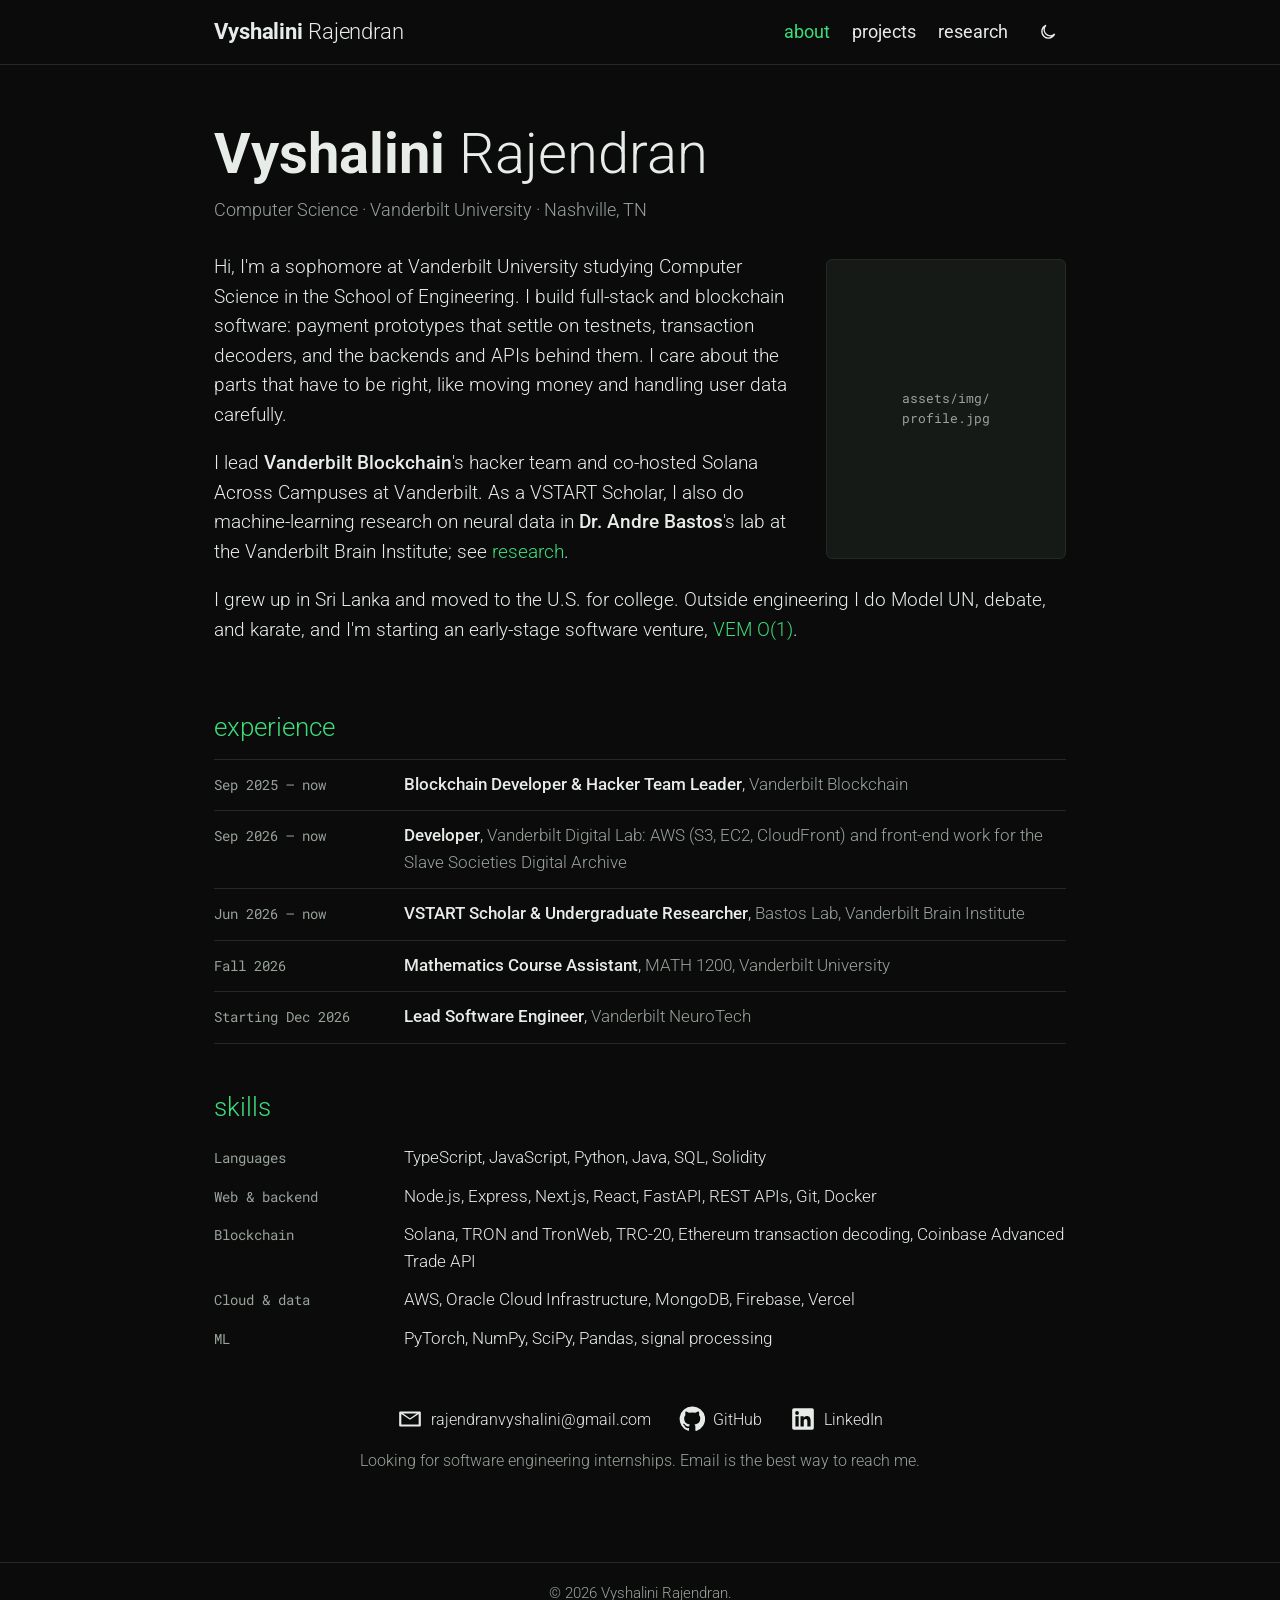
==== index.html @ ce7a6e42 "Personal website: about, projects and research pages Co-Authored-By: Claude Opus 5.5 <noreply@anthro" ====
<!doctype html>
<html lang="en">
<head>
  <meta charset="utf-8">
  <meta name="viewport" content="width=device-width, initial-scale=1">
  <title>Vyshalini Rajendran</title>
  <meta name="description" content="Vyshalini Rajendran: Computer Science at Vanderbilt. Full-stack and blockchain software, and machine-learning research on neural data.">
  <meta property="og:title" content="Vyshalini Rajendran">
  <meta property="og:description" content="Computer Science at Vanderbilt. Full-stack and blockchain software, and machine-learning research on neural data.">
  <meta property="og:type" content="website">
  <meta property="og:url" content="https://vysha-exe.github.io/vyshalini-website/">
  <link rel="icon" href="data:image/svg+xml,%3Csvg xmlns='http://www.w3.org/2000/svg' viewBox='0 0 64 64'%3E%3Crect width='64' height='64' rx='14' fill='%230a0b0a'/%3E%3Ctext x='32' y='42' font-family='Arial,sans-serif' font-weight='700' font-size='26' text-anchor='middle' fill='%233ddc7a'%3EVR%3C/text%3E%3C/svg%3E">
  <link rel="preconnect" href="https://fonts.googleapis.com">
  <link rel="preconnect" href="https://fonts.gstatic.com" crossorigin>
  <link href="https://fonts.googleapis.com/css2?family=Roboto:wght@300;400;500;700&family=Roboto+Mono:wght@400;500&display=swap" rel="stylesheet">
  <link rel="stylesheet" href="styles.css">
  <script>try { if (localStorage.getItem('theme') === 'light') document.documentElement.dataset.theme = 'light'; } catch (e) {}</script>
</head>
<body>
  <a class="skip" href="#main">Skip to content</a>
  <header class="nav">
    <div class="wrap nav-inner">
      <a class="brand" href="./"><strong>Vyshalini</strong> Rajendran</a>
      <nav aria-label="Main">
        <button class="menu-btn" aria-expanded="false" aria-controls="nav-links">menu</button>
        <ul id="nav-links">
          <li><a href="./" aria-current="page">about</a></li>
          <li><a href="projects/">projects</a></li>
          <li><a href="research/">research</a></li>
        </ul>
      </nav>
      <button class="theme-btn" type="button" aria-label="Switch color theme">
        <svg class="i-sun" viewBox="0 0 24 24" aria-hidden="true"><circle cx="12" cy="12" r="4.5"/><path d="M12 2v2.5M12 19.5V22M2 12h2.5M19.5 12H22M4.9 4.9l1.8 1.8M17.3 17.3l1.8 1.8M4.9 19.1l1.8-1.8M17.3 6.7l1.8-1.8"/></svg>
        <svg class="i-moon" viewBox="0 0 24 24" aria-hidden="true"><path d="M20 14.5A8 8 0 1 1 9.5 4a6.5 6.5 0 0 0 10.5 10.5z"/></svg>
      </button>
    </div>
  </header>

  <main id="main" class="wrap page">
    <h1 class="page-title"><strong>Vyshalini</strong> Rajendran</h1>
    <p class="page-desc">Computer Science · Vanderbilt University · Nashville, TN</p>

    <figure class="profile">
      <div class="frame">
        <img src="assets/img/profile.jpg" alt="Photo of Vyshalini Rajendran" width="480" height="600">
        <span class="ph" aria-hidden="true">assets/img/<br>profile.jpg</span>
      </div>
    </figure>

    <div class="bio">
      <p>Hi, I'm a sophomore at Vanderbilt University studying Computer Science in the School of Engineering. I build full-stack and blockchain software: payment prototypes that settle on testnets, transaction decoders, and the backends and APIs behind them. I care about the parts that have to be right, like moving money and handling user data carefully.</p>
      <p>I lead <strong>Vanderbilt Blockchain</strong>'s hacker team and co-hosted Solana Across Campuses at Vanderbilt. As a VSTART Scholar, I also do machine-learning research on neural data in <strong>Dr. Andre Bastos</strong>'s lab at the Vanderbilt Brain Institute; see <a href="research/">research</a>.</p>
      <p>I grew up in Sri Lanka and moved to the U.S. for college. Outside engineering I do Model UN, debate, and karate, and I'm starting an early-stage software venture, <a href="https://vemo1.com">VEM O(1)</a>.</p>
    </div>
    <div class="clear"></div>

    <h2 class="section-title">experience</h2>
    <ul class="table">
      <li><span class="date">Sep 2025 – now</span><span><span class="role">Blockchain Developer &amp; Hacker Team Leader</span>, <span class="org">Vanderbilt Blockchain</span></span></li>
      <li><span class="date">Sep 2026 – now</span><span><span class="role">Developer</span>, <span class="org">Vanderbilt Digital Lab: AWS (S3, EC2, CloudFront) and front-end work for the Slave Societies Digital Archive</span></span></li>
      <li><span class="date">Jun 2026 – now</span><span><span class="role">VSTART Scholar &amp; Undergraduate Researcher</span>, <span class="org">Bastos Lab, Vanderbilt Brain Institute</span></span></li>
      <li><span class="date">Fall 2026</span><span><span class="role">Mathematics Course Assistant</span>, <span class="org">MATH 1200, Vanderbilt University</span></span></li>
      <li><span class="date">Starting Dec 2026</span><span><span class="role">Lead Software Engineer</span>, <span class="org">Vanderbilt NeuroTech</span></span></li>
    </ul>

    <h2 class="section-title">skills</h2>
    <ul class="skills">
      <li><span class="k">Languages</span><span>TypeScript, JavaScript, Python, Java, SQL, Solidity</span></li>
      <li><span class="k">Web &amp; backend</span><span>Node.js, Express, Next.js, React, FastAPI, REST APIs, Git, Docker</span></li>
      <li><span class="k">Blockchain</span><span>Solana, TRON and TronWeb, TRC-20, Ethereum transaction decoding, Coinbase Advanced Trade API</span></li>
      <li><span class="k">Cloud &amp; data</span><span>AWS, Oracle Cloud Infrastructure, MongoDB, Firebase, Vercel</span></li>
      <li><span class="k">ML</span><span>PyTorch, NumPy, SciPy, Pandas, signal processing</span></li>
    </ul>

    <div class="social">
      <a href="mailto:rajendranvyshalini@gmail.com"><svg viewBox="0 0 24 24" aria-hidden="true"><path d="M3 5h18a1 1 0 0 1 1 1v12a1 1 0 0 1-1 1H3a1 1 0 0 1-1-1V6a1 1 0 0 1 1-1zm1 2.4V17h16V7.4l-8 5.3-8-5.3zM5.6 7l6.4 4.2L18.4 7H5.6z"/></svg>rajendranvyshalini@gmail.com</a>
      <a href="https://github.com/vysha-exe" rel="me"><svg viewBox="0 0 24 24" aria-hidden="true"><path d="M12 .5a11.5 11.5 0 0 0-3.6 22.4c.6.1.8-.3.8-.6v-2c-3.2.7-3.9-1.5-3.9-1.5-.5-1.3-1.3-1.7-1.3-1.7-1-.7.1-.7.1-.7 1.2.1 1.8 1.2 1.8 1.2 1 1.8 2.8 1.3 3.5 1 .1-.8.4-1.3.7-1.6-2.6-.3-5.3-1.3-5.3-5.7 0-1.3.5-2.3 1.2-3.1-.1-.3-.5-1.5.1-3.1 0 0 1-.3 3.2 1.2a11 11 0 0 1 5.8 0c2.2-1.5 3.2-1.2 3.2-1.2.6 1.6.2 2.8.1 3.1.8.8 1.2 1.8 1.2 3.1 0 4.4-2.7 5.4-5.3 5.7.4.4.8 1.1.8 2.2v3.2c0 .3.2.7.8.6A11.5 11.5 0 0 0 12 .5z"/></svg>GitHub</a>
      <a href="https://www.linkedin.com/in/vyshalini-rajendran/" rel="me"><svg viewBox="0 0 24 24" aria-hidden="true"><path d="M20.4 2H3.6A1.6 1.6 0 0 0 2 3.6v16.8A1.6 1.6 0 0 0 3.6 22h16.8a1.6 1.6 0 0 0 1.6-1.6V3.6A1.6 1.6 0 0 0 20.4 2zM8 19H5V9.5h3V19zM6.5 8.2a1.7 1.7 0 1 1 0-3.5 1.7 1.7 0 0 1 0 3.5zM19 19h-3v-4.6c0-1.1 0-2.5-1.5-2.5s-1.8 1.2-1.8 2.4V19h-3V9.5h2.9v1.3a3.2 3.2 0 0 1 2.8-1.6c3 0 3.6 2 3.6 4.6V19z"/></svg>LinkedIn</a>
    </div>
    <p class="contact-note">Looking for software engineering internships. Email is the best way to reach me.</p>
  </main>

  <footer class="footer"><p>© <span id="year">2026</span> Vyshalini Rajendran.</p></footer>
  <script src="script.js"></script>
</body>
</html>
---- styles.css ----
/* ---------- Tokens: black and green by default, light variant via toggle ---------- */
:root {
  --bg: #0a0b0a;
  --surface: #121512;
  --ink: #e7ece8;
  --muted: #98a39b;
  --rule: #232a24;
  --accent: #3ddc7a;
  --accent-soft: #0f2a19;
  --on-accent: #03140a;
  --thumb: #151a16;
  --font: "Roboto", system-ui, -apple-system, "Segoe UI", sans-serif;
  --mono: "Roboto Mono", ui-monospace, Consolas, monospace;
  color-scheme: dark;
}
:root[data-theme="light"] {
  --bg: #ffffff;
  --surface: #f6f8f6;
  --ink: #111512;
  --muted: #5b665e;
  --rule: #e1e6e2;
  --accent: #15803d;
  --accent-soft: #e3f5e9;
  --on-accent: #ffffff;
  --thumb: #eef2ef;
  color-scheme: light;
}

/* ---------- Base ---------- */
*, *::before, *::after { box-sizing: border-box; }
html { -webkit-text-size-adjust: 100%; }
body {
  margin: 0; min-height: 100vh; display: flex; flex-direction: column;
  background: var(--bg); color: var(--ink);
  font: 300 18px/1.6 var(--font);
  -webkit-font-smoothing: antialiased;
}
main { flex: 1; }
h1, h2, h3 { margin: 0; line-height: 1.2; }
p { margin: 0 0 1em; }
a { color: var(--accent); text-decoration: none; }
a:hover { text-decoration: underline; text-underline-offset: 3px; }
strong { font-weight: 500; }
:focus-visible { outline: 2px solid var(--accent); outline-offset: 3px; border-radius: 4px; }
ul, ol { margin: 0; padding: 0; list-style: none; }
img { max-width: 100%; display: block; }
.sr { position: absolute; width: 1px; height: 1px; overflow: hidden; clip: rect(0 0 0 0); white-space: nowrap; }
.skip { position: absolute; left: 16px; top: -48px; background: var(--accent); color: var(--on-accent); padding: 8px 12px; border-radius: 6px; z-index: 20; }
.skip:focus { top: 12px; }
.wrap { width: 100%; max-width: 900px; margin: 0 auto; padding: 0 24px; }

/* ---------- Nav ---------- */
.nav { position: sticky; top: 0; z-index: 10; background: var(--bg); border-bottom: 1px solid var(--rule); }
.nav-inner { display: flex; align-items: center; gap: 12px; min-height: 64px; }
.brand { font-size: 22px; color: var(--ink); letter-spacing: -0.005em; white-space: nowrap; }
.brand strong { font-weight: 700; }
.brand:hover { text-decoration: none; color: var(--ink); }
.nav nav { margin-left: auto; }
.nav ul { display: flex; gap: 2px; }
.nav ul a { display: block; padding: 6px 10px; font-size: 18px; font-weight: 400; color: var(--ink); text-transform: lowercase; }
.nav ul a:hover { color: var(--accent); text-decoration: none; }
.nav ul a[aria-current="page"] { color: var(--accent); }
.theme-btn, .menu-btn {
  font: 400 15px/1 var(--font); color: var(--ink); background: transparent;
  border: 0; border-radius: 6px; height: 36px; cursor: pointer;
}
.menu-btn { display: none; padding: 0 8px; text-transform: lowercase; font-size: 18px; }
.theme-btn { width: 36px; display: grid; place-items: center; }
.theme-btn svg { width: 20px; height: 20px; fill: none; stroke: currentColor; stroke-width: 1.6; stroke-linecap: round; }
.theme-btn:hover, .menu-btn:hover { color: var(--accent); }
.i-sun { display: none; }
:root[data-theme="light"] .i-sun { display: block; }
:root[data-theme="light"] .i-moon { display: none; }

/* ---------- Page header ---------- */
.page { padding-top: 56px; padding-bottom: 72px; }
.page-title { font-size: clamp(40px, 7vw, 56px); font-weight: 300; margin-bottom: 8px; }
.page-title strong { font-weight: 700; }
.page-desc { color: var(--muted); margin-bottom: 28px; }
.section-title { font-size: 26px; font-weight: 300; color: var(--accent); margin: 48px 0 16px; text-transform: lowercase; }

/* ---------- About ---------- */
.profile { float: right; width: 240px; margin: 6px 0 20px 32px; }
.profile .frame { position: relative; aspect-ratio: 4 / 5; border-radius: 6px; overflow: hidden; background: var(--thumb); border: 1px solid var(--rule); }
.profile img { width: 100%; height: 100%; object-fit: cover; }
.profile .ph { display: none; }
.profile .frame.empty img { display: none; }
.profile .frame.empty .ph { position: absolute; inset: 0; display: grid; place-items: center; text-align: center; padding: 16px; font: 400 13px/1.5 var(--mono); color: var(--muted); }
.bio p { font-size: 18.5px; }
.clear { clear: both; }

.table { border-top: 1px solid var(--rule); }
.table li { display: grid; grid-template-columns: 170px minmax(0, 1fr); gap: 20px; padding: 12px 0; border-bottom: 1px solid var(--rule); font-size: 16.5px; }
.table .date { font: 400 14px/1.9 var(--mono); color: var(--muted); }
.table .role { font-weight: 500; }
.table .org { color: var(--muted); }

.skills li { display: grid; grid-template-columns: 170px minmax(0, 1fr); gap: 20px; padding: 6px 0; font-size: 16.5px; }
.skills .k { font: 400 14px/1.9 var(--mono); color: var(--muted); }

.social { display: flex; flex-wrap: wrap; justify-content: center; gap: 28px; margin-top: 48px; }
.social a { display: inline-flex; align-items: center; gap: 8px; color: var(--ink); font-size: 16px; }
.social a:hover { color: var(--accent); text-decoration: none; }
.social svg { width: 26px; height: 26px; fill: currentColor; }
.contact-note { text-align: center; color: var(--muted); margin-top: 16px; font-size: 16px; }

/* ---------- Filter ---------- */
.filter {
  width: 100%; max-width: 480px; height: 48px; padding: 0 16px; margin-bottom: 8px;
  font: 300 18px var(--font); color: #111; background: #f5f7f5;
  border: 1px solid var(--rule); border-radius: 6px;
}
.filter::placeholder { color: #6b746d; }
.no-match { color: var(--muted); padding: 24px 0; }
.no-match[hidden] { display: none; }

/* ---------- Entries (publication-style list) ---------- */
.entries { border-top: 1px solid var(--rule); margin-top: 28px; }
.entry { display: grid; grid-template-columns: 120px minmax(0, 1fr); gap: 28px; padding: 28px 0; border-bottom: 1px solid var(--rule); }
.entry[hidden] { display: none; }
.thumb { position: relative; width: 120px; aspect-ratio: 4 / 3; border-radius: 6px; overflow: hidden; background: var(--thumb); border: 1px solid var(--rule); }
.thumb img { width: 100%; height: 100%; object-fit: cover; }
.thumb .ph { display: none; }
.thumb.empty img { display: none; }
.thumb.empty .ph { position: absolute; inset: 0; display: grid; place-items: center; font: 500 20px var(--mono); color: var(--accent); letter-spacing: 0.04em; }
.entry h2 { font-size: 20px; font-weight: 500; line-height: 1.35; margin-bottom: 4px; }
.entry .who { color: var(--ink); margin: 0; font-size: 17px; }
.entry .venue { font-style: italic; margin: 0; font-size: 17px; color: var(--muted); }
.entry .status { font: 400 12px/1 var(--mono); font-style: normal; text-transform: uppercase; letter-spacing: 0.04em; color: var(--accent); border: 1px solid var(--accent); border-radius: 4px; padding: 3px 6px; margin-left: 6px; vertical-align: 2px; white-space: nowrap; }
.btns { display: flex; flex-wrap: wrap; gap: 10px; margin-top: 14px; }
.btns a, .btns button {
  display: inline-flex; align-items: center; height: 32px; padding: 0 14px;
  font: 500 13px/1 var(--font); letter-spacing: 0.04em; text-transform: uppercase;
  color: var(--ink); background: transparent; border: 1px solid var(--ink); border-radius: 3px; cursor: pointer;
}
.btns a:hover, .btns button:hover, .btns button[aria-expanded="true"] { background: var(--accent); border-color: var(--accent); color: var(--on-accent); text-decoration: none; }
.abs { margin-top: 18px; padding: 18px 20px; border: 1px solid var(--rule); border-radius: 6px; background: var(--surface); font-size: 16.5px; }
.abs[hidden] { display: none; }
.abs p:last-child, .abs ul:last-child { margin-bottom: 0; }
.abs ul { list-style: disc; padding-left: 20px; margin-bottom: 1em; }
.abs li { margin-bottom: 4px; }
.tags { display: flex; flex-wrap: wrap; gap: 6px; margin-top: 12px; }
.tags span { font: 400 12.5px/1 var(--mono); color: var(--muted); border: 1px solid var(--rule); border-radius: 4px; padding: 5px 7px; }

.metrics { display: grid; grid-template-columns: repeat(3, minmax(0, 1fr)); gap: 18px; margin: 16px 0; }
.metrics dt { font-size: 30px; font-weight: 400; color: var(--accent); line-height: 1.1; margin-bottom: 4px; }
.metrics dd { margin: 0; font-size: 14.5px; color: var(--muted); line-height: 1.5; }

.motif { margin: 8px auto 16px; max-width: 260px; }
.motif svg { width: 100%; height: auto; }
.motif .ax line { stroke: var(--muted); stroke-width: 1.2; }
.motif .layers line { stroke: var(--rule); stroke-dasharray: 3 4; }
.motif .l4 { fill: var(--accent-soft); }
.motif .ltxt text { font: 400 11px var(--mono); fill: var(--muted); text-anchor: end; }
.motif .gamma, .motif .beta { fill: none; stroke-width: 2.4; stroke-linecap: round; }
.motif .gamma { stroke: var(--accent); }
.motif .beta { stroke: var(--muted); }
.motif .cross { fill: var(--surface); stroke: var(--ink); stroke-width: 1.8; }
.motif .k { font: 500 12px var(--mono); }
.motif .k-g { fill: var(--accent); }
.motif .k-b { fill: var(--muted); }
.motif .axlab { font: 400 11px var(--mono); fill: var(--muted); text-anchor: middle; }
.motif figcaption { font-size: 13px; color: var(--muted); text-align: center; margin-top: 6px; }

/* ---------- Footer ---------- */
.footer { border-top: 1px solid var(--rule); padding: 18px 0; text-align: center; font-size: 15px; color: var(--muted); }
.footer p { margin: 0; }

/* ---------- Responsive ---------- */
@media (max-width: 720px) {
  body { font-size: 17px; }
  .wrap { padding: 0 16px; }
  .menu-btn { display: inline-block; }
  .nav ul {
    display: none; position: absolute; left: 0; right: 0; top: 64px;
    flex-direction: column; padding: 4px 16px 12px; background: var(--bg); border-bottom: 1px solid var(--rule);
  }
  .nav ul.open { display: flex; }
  .nav ul a { padding: 12px 4px; }
  .page { padding-top: 36px; }
  .profile { float: none; width: 200px; margin: 0 0 24px; }
  .table li, .skills li { grid-template-columns: 1fr; gap: 2px; }
  .entry { grid-template-columns: 1fr; gap: 14px; }
  .metrics { grid-template-columns: 1fr; }
}
@media (max-width: 380px) {
  .brand { font-size: 19px; }
}
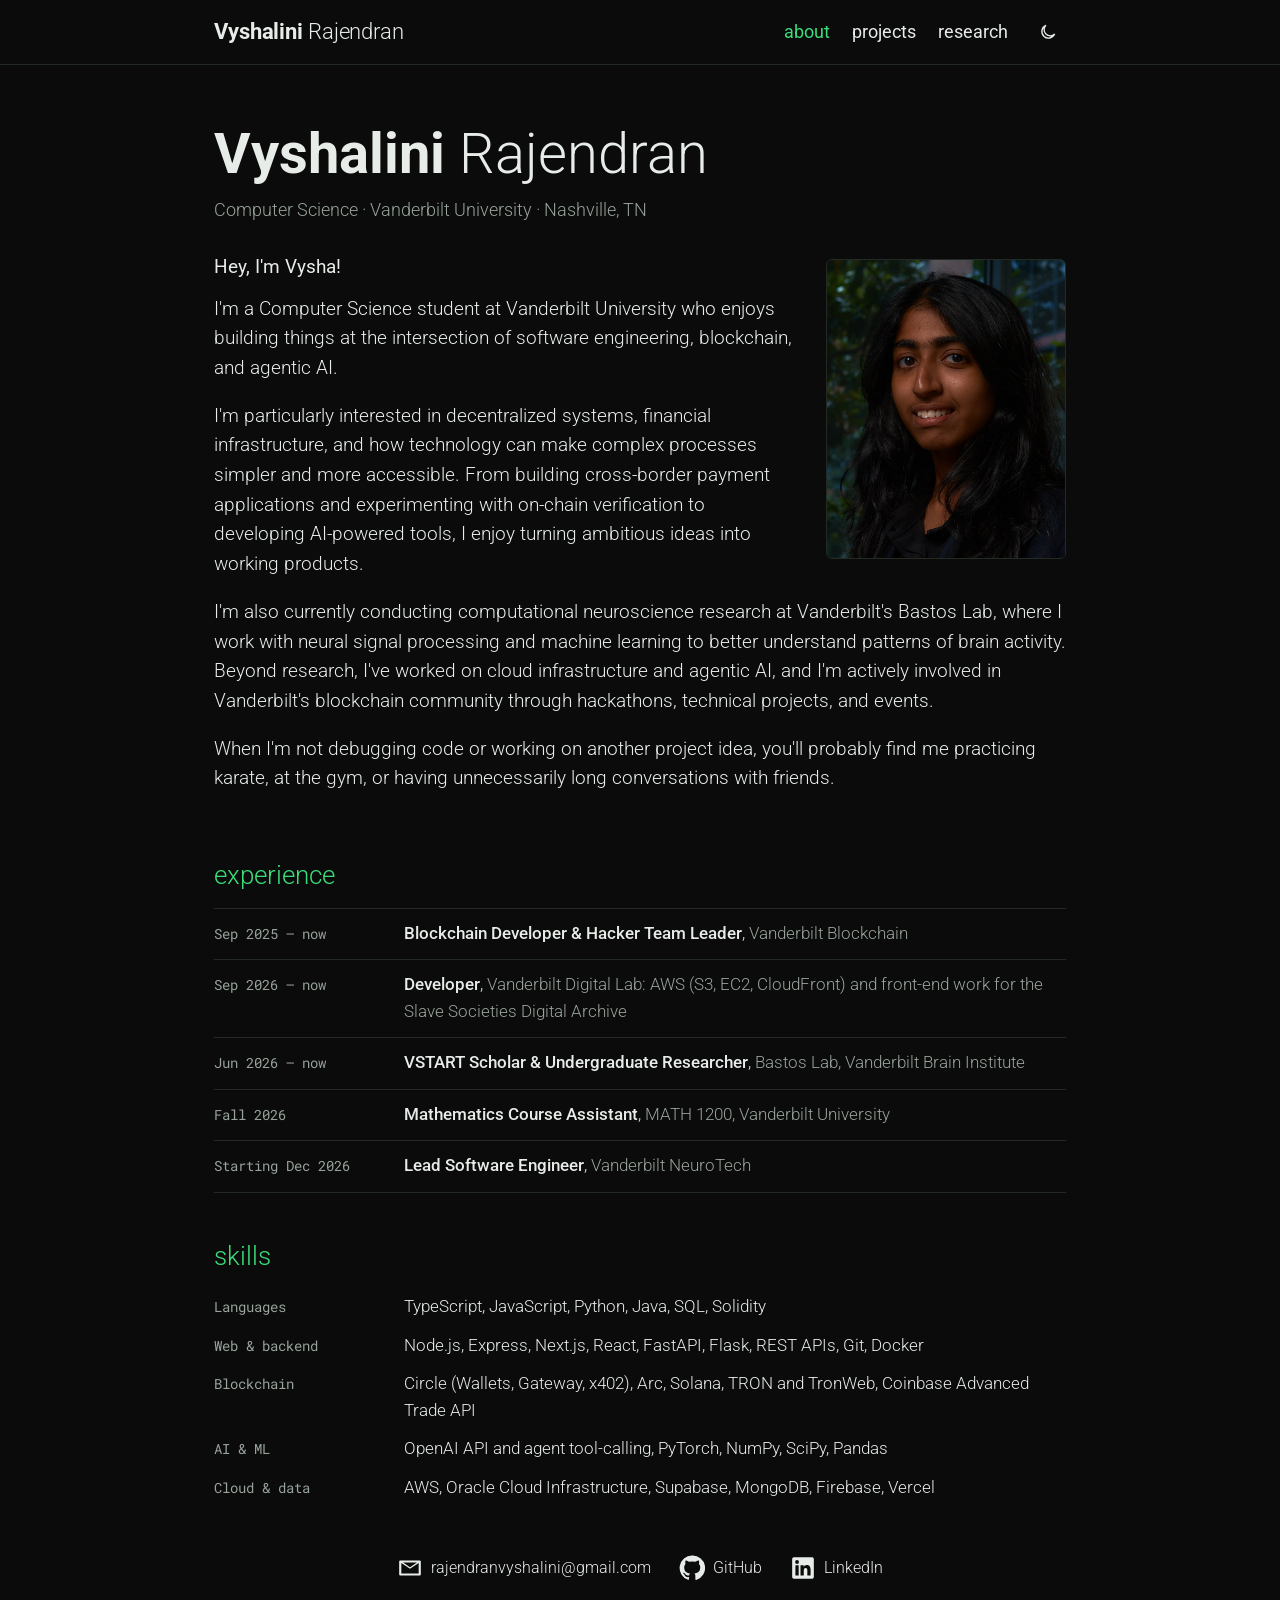
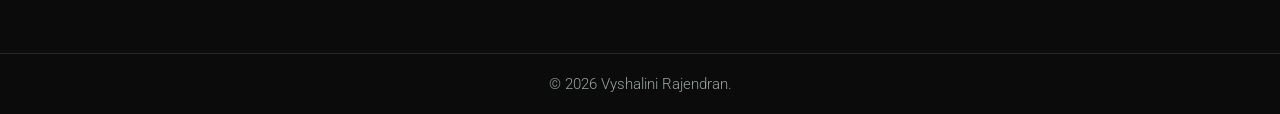
==== commit 6ace0545: "New about bio and headshot, project detail pages, vFLIP3 poster on research page Co-Authored-By: Cla" ====
--- a/index.html
+++ b/index.html
@@ -4,11 +4,10 @@
   <meta charset="utf-8">
   <meta name="viewport" content="width=device-width, initial-scale=1">
   <title>Vyshalini Rajendran</title>
-  <meta name="description" content="Vyshalini Rajendran: Computer Science at Vanderbilt. Full-stack and blockchain software, and machine-learning research on neural data.">
+  <meta name="description" content="Vyshalini Rajendran: Computer Science at Vanderbilt, building at the intersection of software engineering, blockchain, and agentic AI.">
   <meta property="og:title" content="Vyshalini Rajendran">
-  <meta property="og:description" content="Computer Science at Vanderbilt. Full-stack and blockchain software, and machine-learning research on neural data.">
+  <meta property="og:description" content="Vyshalini Rajendran: Computer Science at Vanderbilt, building at the intersection of software engineering, blockchain, and agentic AI.">
   <meta property="og:type" content="website">
-  <meta property="og:url" content="https://vysha-exe.github.io/vyshalini-website/">
   <link rel="icon" href="data:image/svg+xml,%3Csvg xmlns='http://www.w3.org/2000/svg' viewBox='0 0 64 64'%3E%3Crect width='64' height='64' rx='14' fill='%230a0b0a'/%3E%3Ctext x='32' y='42' font-family='Arial,sans-serif' font-weight='700' font-size='26' text-anchor='middle' fill='%233ddc7a'%3EVR%3C/text%3E%3C/svg%3E">
   <link rel="preconnect" href="https://fonts.googleapis.com">
   <link rel="preconnect" href="https://fonts.gstatic.com" crossorigin>
@@ -42,15 +41,18 @@
 
     <figure class="profile">
       <div class="frame">
-        <img src="assets/img/profile.jpg" alt="Photo of Vyshalini Rajendran" width="480" height="600">
+        <img src="assets/img/profile.jpg" alt="Photo of Vyshalini Rajendran" width="800" height="1000">
         <span class="ph" aria-hidden="true">assets/img/<br>profile.jpg</span>
       </div>
     </figure>
 
     <div class="bio">
-      <p>Hi, I'm a sophomore at Vanderbilt University studying Computer Science in the School of Engineering. I build full-stack and blockchain software: payment prototypes that settle on testnets, transaction decoders, and the backends and APIs behind them. I care about the parts that have to be right, like moving money and handling user data carefully.</p>
-      <p>I lead <strong>Vanderbilt Blockchain</strong>'s hacker team and co-hosted Solana Across Campuses at Vanderbilt. As a VSTART Scholar, I also do machine-learning research on neural data in <strong>Dr. Andre Bastos</strong>'s lab at the Vanderbilt Brain Institute; see <a href="research/">research</a>.</p>
-      <p>I grew up in Sri Lanka and moved to the U.S. for college. Outside engineering I do Model UN, debate, and karate, and I'm starting an early-stage software venture, <a href="https://vemo1.com">VEM O(1)</a>.</p>
+      <h2 class="sr">About me</h2>
+      <p class="hello">Hey, I'm Vysha!</p>
+      <p>I'm a Computer Science student at Vanderbilt University who enjoys building things at the intersection of software engineering, blockchain, and agentic AI.</p>
+      <p>I'm particularly interested in decentralized systems, financial infrastructure, and how technology can make complex processes simpler and more accessible. From building cross-border payment applications and experimenting with on-chain verification to developing AI-powered tools, I enjoy turning ambitious ideas into working products.</p>
+      <p>I'm also currently conducting computational neuroscience research at Vanderbilt's Bastos Lab, where I work with neural signal processing and machine learning to better understand patterns of brain activity. Beyond research, I've worked on cloud infrastructure and agentic AI, and I'm actively involved in Vanderbilt's blockchain community through hackathons, technical projects, and events.</p>
+      <p>When I'm not debugging code or working on another project idea, you'll probably find me practicing karate, at the gym, or having unnecessarily long conversations with friends.</p>
     </div>
     <div class="clear"></div>
 
@@ -66,10 +68,10 @@
     <h2 class="section-title">skills</h2>
     <ul class="skills">
       <li><span class="k">Languages</span><span>TypeScript, JavaScript, Python, Java, SQL, Solidity</span></li>
-      <li><span class="k">Web &amp; backend</span><span>Node.js, Express, Next.js, React, FastAPI, REST APIs, Git, Docker</span></li>
-      <li><span class="k">Blockchain</span><span>Solana, TRON and TronWeb, TRC-20, Ethereum transaction decoding, Coinbase Advanced Trade API</span></li>
-      <li><span class="k">Cloud &amp; data</span><span>AWS, Oracle Cloud Infrastructure, MongoDB, Firebase, Vercel</span></li>
-      <li><span class="k">ML</span><span>PyTorch, NumPy, SciPy, Pandas, signal processing</span></li>
+      <li><span class="k">Web &amp; backend</span><span>Node.js, Express, Next.js, React, FastAPI, Flask, REST APIs, Git, Docker</span></li>
+      <li><span class="k">Blockchain</span><span>Circle (Wallets, Gateway, x402), Arc, Solana, TRON and TronWeb, Coinbase Advanced Trade API</span></li>
+      <li><span class="k">AI &amp; ML</span><span>OpenAI API and agent tool-calling, PyTorch, NumPy, SciPy, Pandas</span></li>
+      <li><span class="k">Cloud &amp; data</span><span>AWS, Oracle Cloud Infrastructure, Supabase, MongoDB, Firebase, Vercel</span></li>
     </ul>
 
     <div class="social">
@@ -77,7 +79,6 @@
       <a href="https://github.com/vysha-exe" rel="me"><svg viewBox="0 0 24 24" aria-hidden="true"><path d="M12 .5a11.5 11.5 0 0 0-3.6 22.4c.6.1.8-.3.8-.6v-2c-3.2.7-3.9-1.5-3.9-1.5-.5-1.3-1.3-1.7-1.3-1.7-1-.7.1-.7.1-.7 1.2.1 1.8 1.2 1.8 1.2 1 1.8 2.8 1.3 3.5 1 .1-.8.4-1.3.7-1.6-2.6-.3-5.3-1.3-5.3-5.7 0-1.3.5-2.3 1.2-3.1-.1-.3-.5-1.5.1-3.1 0 0 1-.3 3.2 1.2a11 11 0 0 1 5.8 0c2.2-1.5 3.2-1.2 3.2-1.2.6 1.6.2 2.8.1 3.1.8.8 1.2 1.8 1.2 3.1 0 4.4-2.7 5.4-5.3 5.7.4.4.8 1.1.8 2.2v3.2c0 .3.2.7.8.6A11.5 11.5 0 0 0 12 .5z"/></svg>GitHub</a>
       <a href="https://www.linkedin.com/in/vyshalini-rajendran/" rel="me"><svg viewBox="0 0 24 24" aria-hidden="true"><path d="M20.4 2H3.6A1.6 1.6 0 0 0 2 3.6v16.8A1.6 1.6 0 0 0 3.6 22h16.8a1.6 1.6 0 0 0 1.6-1.6V3.6A1.6 1.6 0 0 0 20.4 2zM8 19H5V9.5h3V19zM6.5 8.2a1.7 1.7 0 1 1 0-3.5 1.7 1.7 0 0 1 0 3.5zM19 19h-3v-4.6c0-1.1 0-2.5-1.5-2.5s-1.8 1.2-1.8 2.4V19h-3V9.5h2.9v1.3a3.2 3.2 0 0 1 2.8-1.6c3 0 3.6 2 3.6 4.6V19z"/></svg>LinkedIn</a>
     </div>
-    <p class="contact-note">Looking for software engineering internships. Email is the best way to reach me.</p>
   </main>
 
   <footer class="footer"><p>© <span id="year">2026</span> Vyshalini Rajendran.</p></footer>
--- a/styles.css
+++ b/styles.css
@@ -186,3 +186,62 @@
 @media (max-width: 380px) {
   .brand { font-size: 19px; }
 }
+
+/* ---------- About: greeting ---------- */
+.hello { font-size: 26px; font-weight: 400; margin-bottom: 12px; }
+
+/* ---------- Project list: clickable cards ---------- */
+.plist { display: grid; gap: 18px; margin-top: 28px; }
+.pcard {
+  position: relative; display: grid; grid-template-columns: 200px minmax(0, 1fr); gap: 24px; align-items: center;
+  padding: 18px; border: 1px solid var(--rule); border-radius: 10px; background: var(--surface);
+  transition: border-color .15s ease, transform .15s ease;
+}
+.pcard:hover { border-color: var(--accent); transform: translateY(-2px); }
+.pcard .thumb { width: 200px; }
+.pcard h2 { font-size: 22px; font-weight: 500; margin-bottom: 6px; }
+.pcard h2 a { color: var(--ink); }
+.pcard h2 a::after { content: ""; position: absolute; inset: 0; border-radius: 10px; }
+.pcard h2 a:hover { text-decoration: none; }
+.pcard .one { margin: 0 0 6px; font-size: 16.5px; }
+.pcard .venue { margin: 0; font-style: italic; color: var(--muted); font-size: 15.5px; }
+.pcard .more { display: inline-block; margin-top: 10px; font-size: 14.5px; color: var(--accent); font-weight: 400; }
+.pcard .thumb.empty .ph { font-size: 26px; }
+
+/* ---------- Project detail ---------- */
+.back { display: inline-block; font-size: 16px; margin-bottom: 24px; }
+.detail h1 { font-size: clamp(36px, 6vw, 48px); font-weight: 500; margin-bottom: 10px; }
+.detail .one { font-size: 20px; line-height: 1.5; margin-bottom: 8px; }
+.detail .venue { font-style: italic; color: var(--muted); margin: 0; }
+.shot { margin: 28px 0 8px; }
+.shot .frame { position: relative; aspect-ratio: 16 / 9; border-radius: 10px; overflow: hidden; background: var(--thumb); border: 1px solid var(--rule); }
+.shot img { width: 100%; height: 100%; object-fit: cover; }
+.shot .ph { display: none; }
+.shot .frame.empty img { display: none; }
+.shot .frame.empty .ph { position: absolute; inset: 0; display: grid; place-items: center; font: 400 14px/1.5 var(--mono); color: var(--muted); text-align: center; padding: 16px; }
+.detail h2 { font-size: 24px; font-weight: 300; color: var(--accent); margin: 40px 0 12px; text-transform: lowercase; }
+.detail ul.bul { list-style: disc; padding-left: 22px; }
+.detail ul.bul li { margin-bottom: 8px; }
+.pager { display: flex; justify-content: space-between; gap: 16px; margin-top: 56px; padding-top: 20px; border-top: 1px solid var(--rule); font-size: 16px; }
+.pager a:only-child { margin-left: auto; }
+
+/* ---------- Research: poster ---------- */
+.paper h2.ptitle { font-size: clamp(24px, 3.4vw, 30px); font-weight: 500; line-height: 1.3; margin-bottom: 10px; }
+.authors { margin: 0 0 4px; font-size: 17px; }
+.authors b { font-weight: 600; text-decoration: underline; text-decoration-color: var(--accent); text-underline-offset: 3px; }
+.poster { margin: 28px 0 8px; }
+.poster a { display: block; border-radius: 8px; overflow: hidden; border: 1px solid var(--rule); background: #fff; }
+.poster a:hover { border-color: var(--accent); }
+.poster img { width: 100%; height: auto; }
+.poster figcaption { font-size: 14px; color: var(--muted); margin-top: 8px; text-align: center; }
+.paper h3 { font-size: 22px; font-weight: 300; color: var(--accent); margin: 36px 0 10px; text-transform: lowercase; }
+.paper ul.bul { list-style: disc; padding-left: 22px; }
+.paper ul.bul li { margin-bottom: 8px; }
+.fine { font-size: 15px; color: var(--muted); }
+
+.shot .frame.empty, .thumb.empty { border-style: dashed; }
+
+@media (max-width: 720px) {
+  .pcard { grid-template-columns: 1fr; gap: 14px; }
+  .pcard .thumb { width: 100%; }
+}
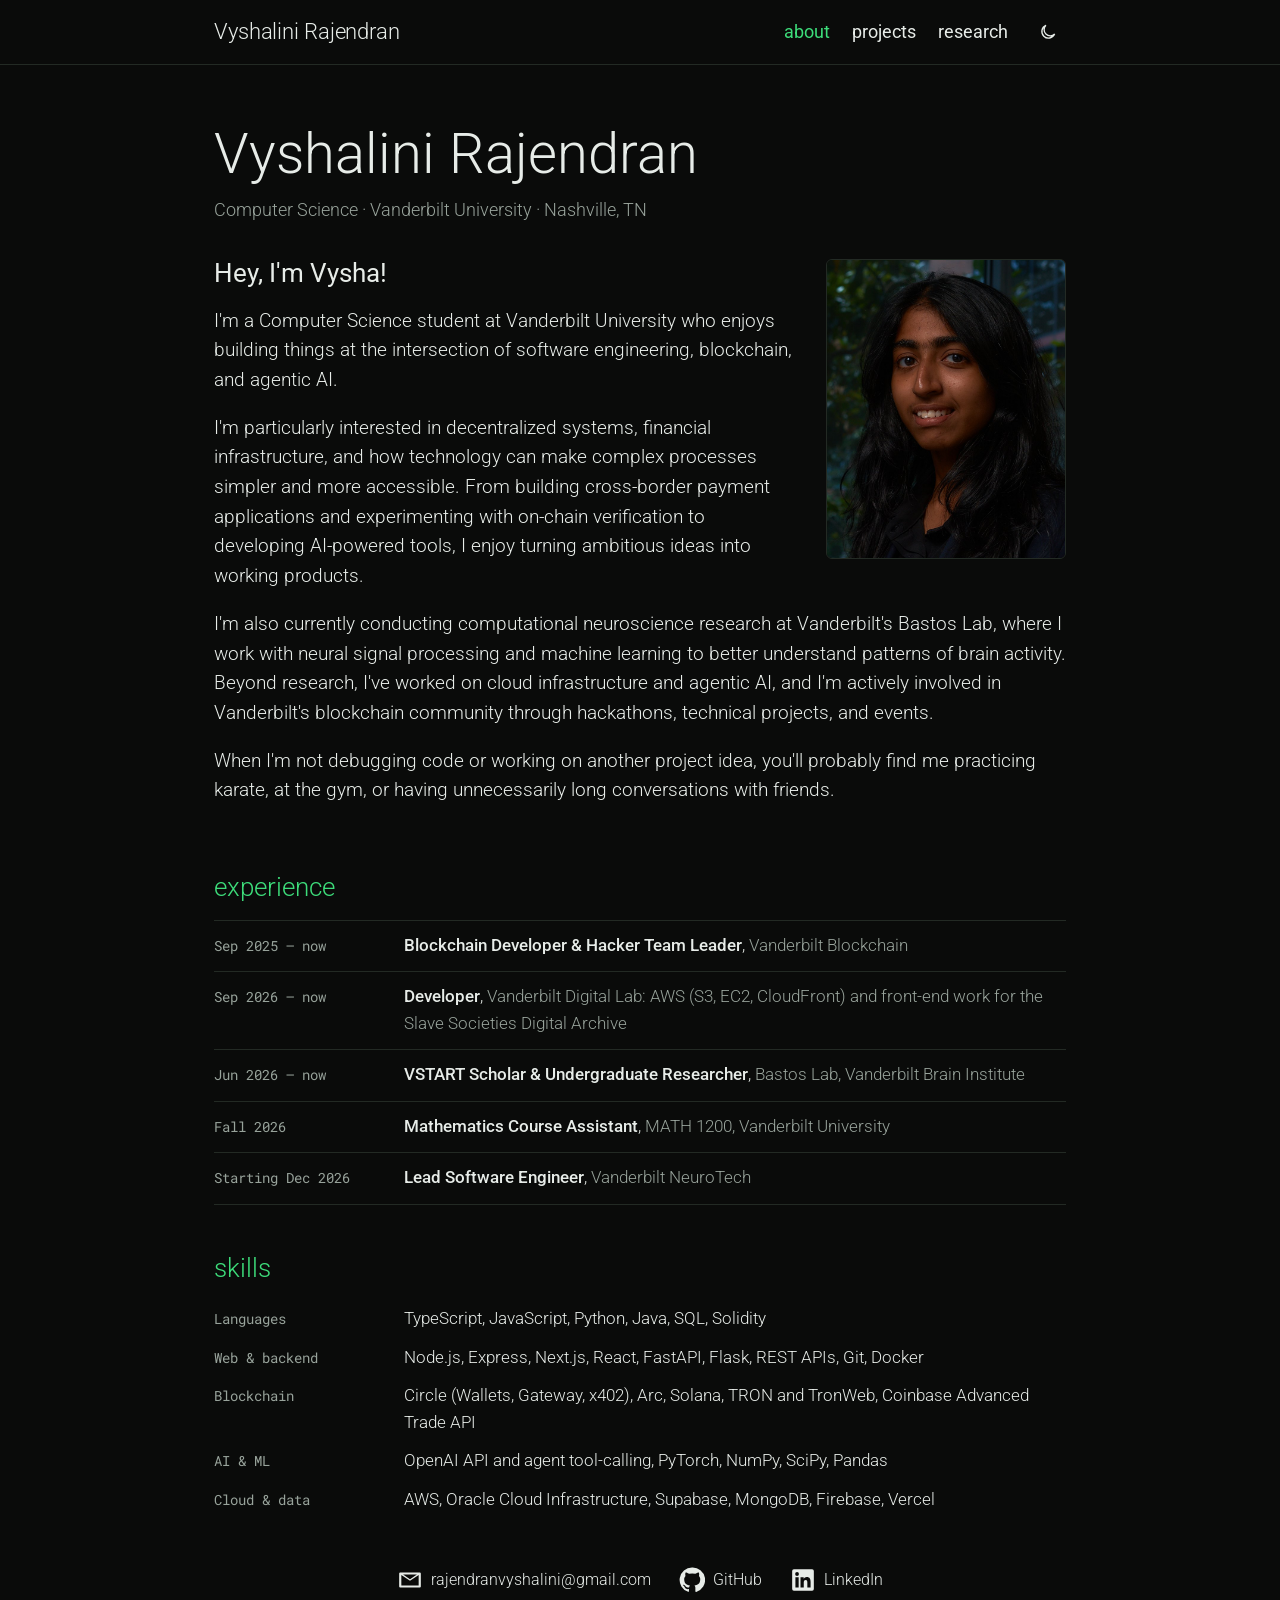
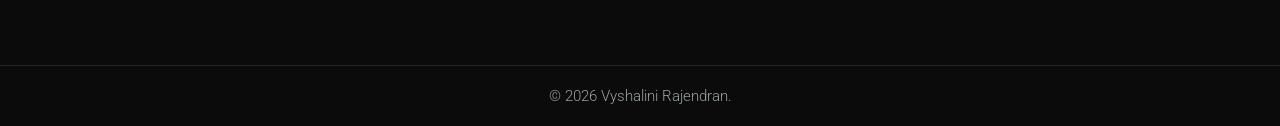
==== commit 5851048f: "SysFlow at VandyHacks 2026; unbold first name in title and nav Co-Authored-By: Claude Opus 5.5 <nore" ====
--- a/index.html
+++ b/index.html
@@ -19,7 +19,7 @@
   <a class="skip" href="#main">Skip to content</a>
   <header class="nav">
     <div class="wrap nav-inner">
-      <a class="brand" href="./"><strong>Vyshalini</strong> Rajendran</a>
+      <a class="brand" href="./">Vyshalini Rajendran</a>
       <nav aria-label="Main">
         <button class="menu-btn" aria-expanded="false" aria-controls="nav-links">menu</button>
         <ul id="nav-links">
@@ -36,7 +36,7 @@
   </header>
 
   <main id="main" class="wrap page">
-    <h1 class="page-title"><strong>Vyshalini</strong> Rajendran</h1>
+    <h1 class="page-title">Vyshalini Rajendran</h1>
     <p class="page-desc">Computer Science · Vanderbilt University · Nashville, TN</p>
 
     <figure class="profile">
--- a/styles.css
+++ b/styles.css
@@ -188,7 +188,7 @@
 }
 
 /* ---------- About: greeting ---------- */
-.hello { font-size: 26px; font-weight: 400; margin-bottom: 12px; }
+.bio .hello { font-size: 26px; font-weight: 400; margin-bottom: 12px; }
 
 /* ---------- Project list: clickable cards ---------- */
 .plist { display: grid; gap: 18px; margin-top: 28px; }
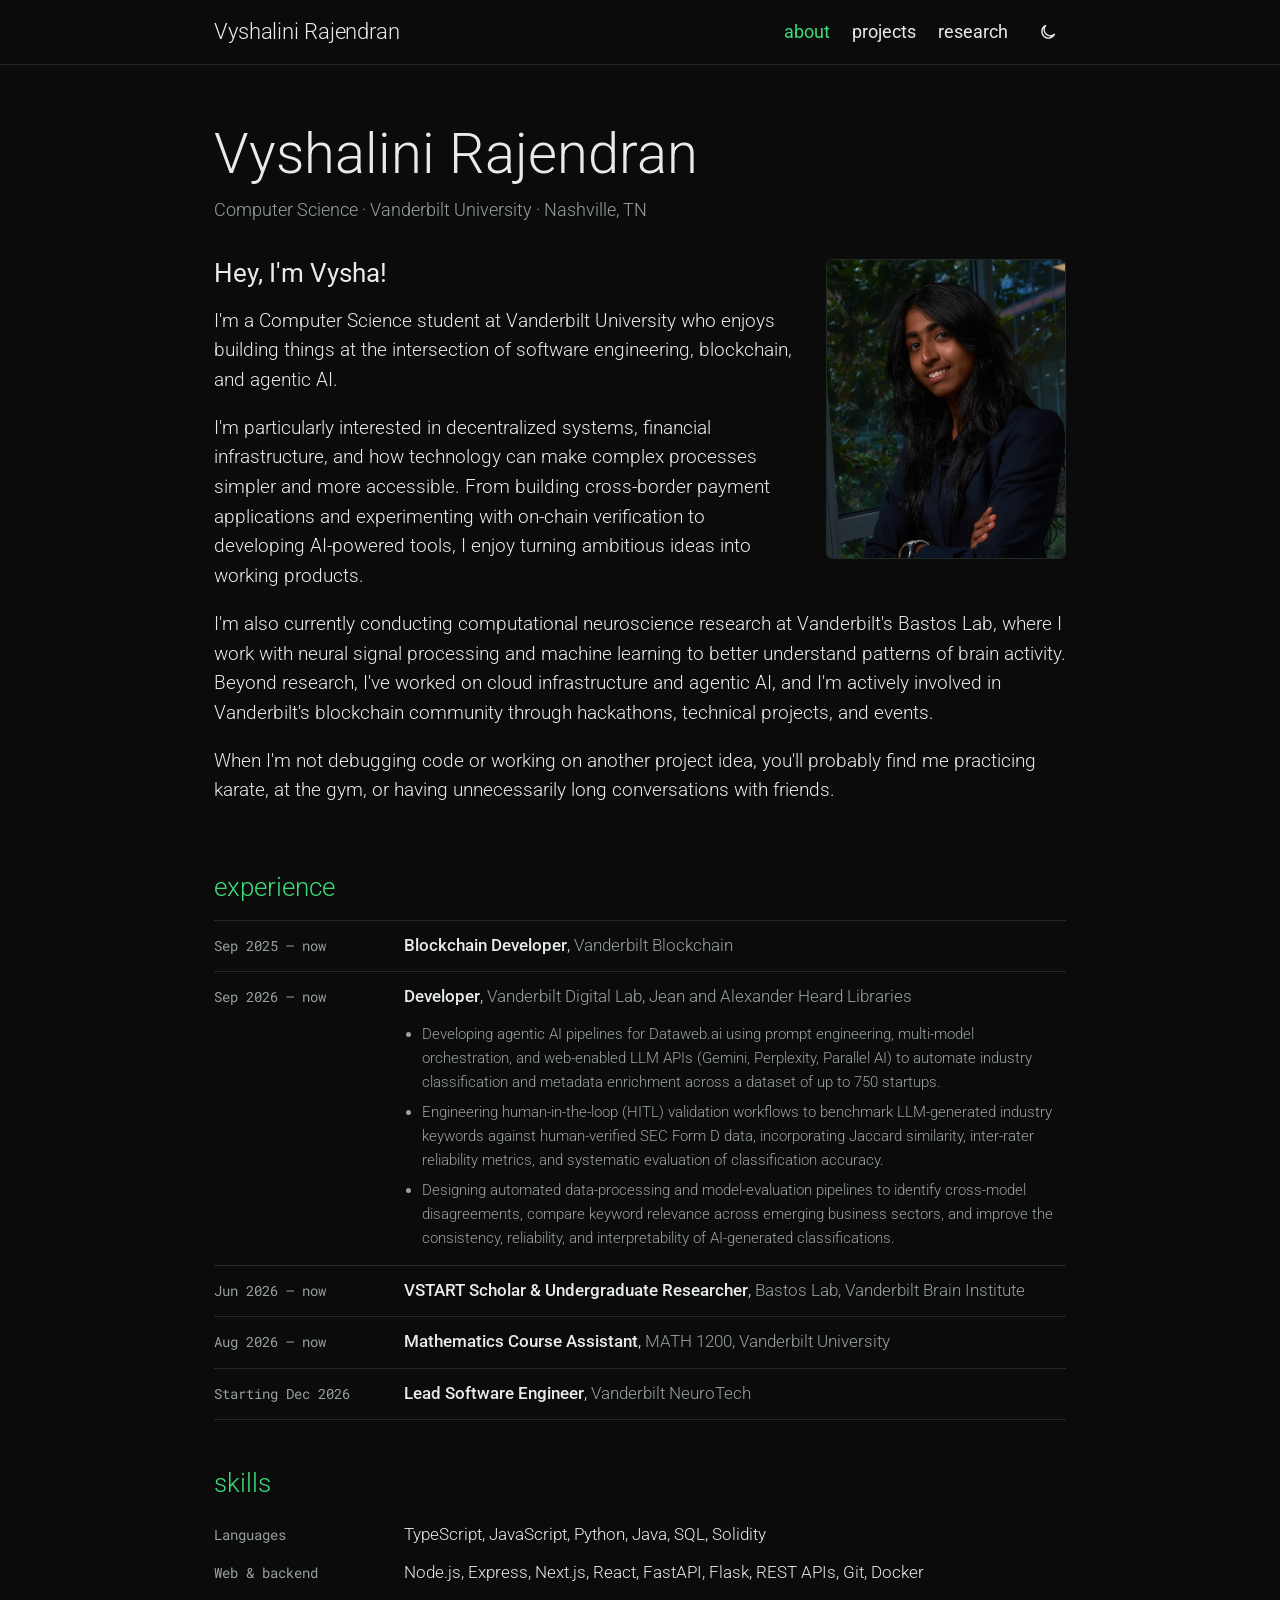
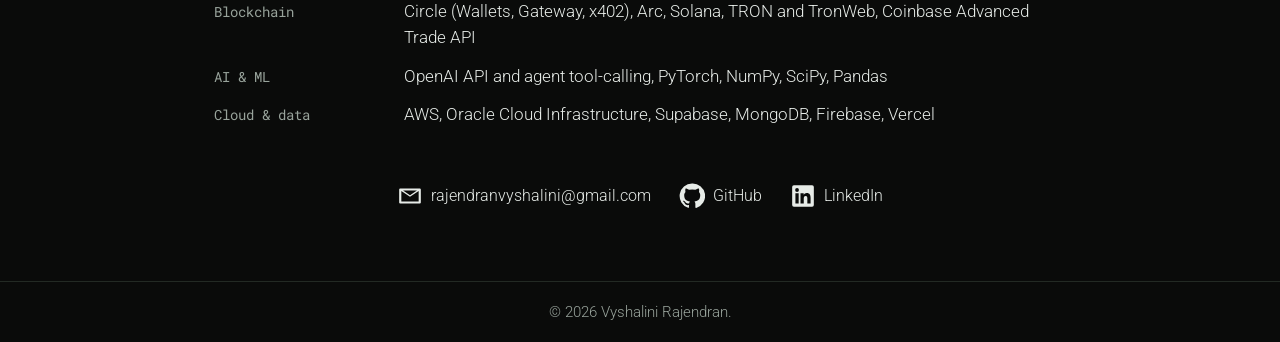
==== commit 5f1a27eb: "Update Digital Lab experience, drop team-leader title, add Agentic Transfer Bench project Co-Authore" ====
--- a/index.html
+++ b/index.html
@@ -58,10 +58,15 @@
 
     <h2 class="section-title">experience</h2>
     <ul class="table">
-      <li><span class="date">Sep 2025 – now</span><span><span class="role">Blockchain Developer &amp; Hacker Team Leader</span>, <span class="org">Vanderbilt Blockchain</span></span></li>
-      <li><span class="date">Sep 2026 – now</span><span><span class="role">Developer</span>, <span class="org">Vanderbilt Digital Lab: AWS (S3, EC2, CloudFront) and front-end work for the Slave Societies Digital Archive</span></span></li>
+      <li><span class="date">Sep 2025 – now</span><span><span class="role">Blockchain Developer</span>, <span class="org">Vanderbilt Blockchain</span></span></li>
+      <li><span class="date">Sep 2026 – now</span><span><span class="role">Developer</span>, <span class="org">Vanderbilt Digital Lab, Jean and Alexander Heard Libraries</span>
+        <ul class="sub">
+          <li>Developing agentic AI pipelines for Dataweb.ai using prompt engineering, multi-model orchestration, and web-enabled LLM APIs (Gemini, Perplexity, Parallel AI) to automate industry classification and metadata enrichment across a dataset of up to 750 startups.</li>
+          <li>Engineering human-in-the-loop (HITL) validation workflows to benchmark LLM-generated industry keywords against human-verified SEC Form D data, incorporating Jaccard similarity, inter-rater reliability metrics, and systematic evaluation of classification accuracy.</li>
+          <li>Designing automated data-processing and model-evaluation pipelines to identify cross-model disagreements, compare keyword relevance across emerging business sectors, and improve the consistency, reliability, and interpretability of AI-generated classifications.</li>
+        </ul></span></li>
       <li><span class="date">Jun 2026 – now</span><span><span class="role">VSTART Scholar &amp; Undergraduate Researcher</span>, <span class="org">Bastos Lab, Vanderbilt Brain Institute</span></span></li>
-      <li><span class="date">Fall 2026</span><span><span class="role">Mathematics Course Assistant</span>, <span class="org">MATH 1200, Vanderbilt University</span></span></li>
+      <li><span class="date">Aug 2026 – now</span><span><span class="role">Mathematics Course Assistant</span>, <span class="org">MATH 1200, Vanderbilt University</span></span></li>
       <li><span class="date">Starting Dec 2026</span><span><span class="role">Lead Software Engineer</span>, <span class="org">Vanderbilt NeuroTech</span></span></li>
     </ul>
 
--- a/styles.css
+++ b/styles.css
@@ -245,3 +245,22 @@
   .pcard { grid-template-columns: 1fr; gap: 14px; }
   .pcard .thumb { width: 100%; }
 }
+
+/* ---------- Project logos ---------- */
+.logo-tile {
+  position: relative; display: grid; place-items: center; overflow: hidden;
+  width: 200px; aspect-ratio: 4 / 3; border-radius: 8px;
+  background: var(--tile, var(--thumb)); border: 1px solid var(--rule);
+}
+.logo-tile img.fit-contain { width: 70%; height: 62%; object-fit: contain; }
+.logo-tile img.fit-cover { position: absolute; inset: 0; width: 100%; height: 100%; object-fit: cover; }
+.logo-tile.big { width: 100%; aspect-ratio: 16 / 9; border-radius: 10px; }
+.logo-tile.big img.fit-contain { width: 46%; height: 50%; }
+.wordmark { font: 500 22px/1 var(--mono); color: #e7ece8; letter-spacing: 0.01em; }
+.wordmark b { color: #3ddc7a; font-weight: 500; margin-right: 2px; }
+.logo-tile.big .wordmark { font-size: clamp(28px, 6vw, 52px); }
+@media (max-width: 720px) { .logo-tile { width: 100%; } }
+
+/* experience details */
+.table .sub { margin: 8px 0 0; padding-left: 18px; list-style: disc; }
+.table .sub li { display: list-item; border: 0; padding: 3px 0; font-size: 15px; color: var(--muted); }
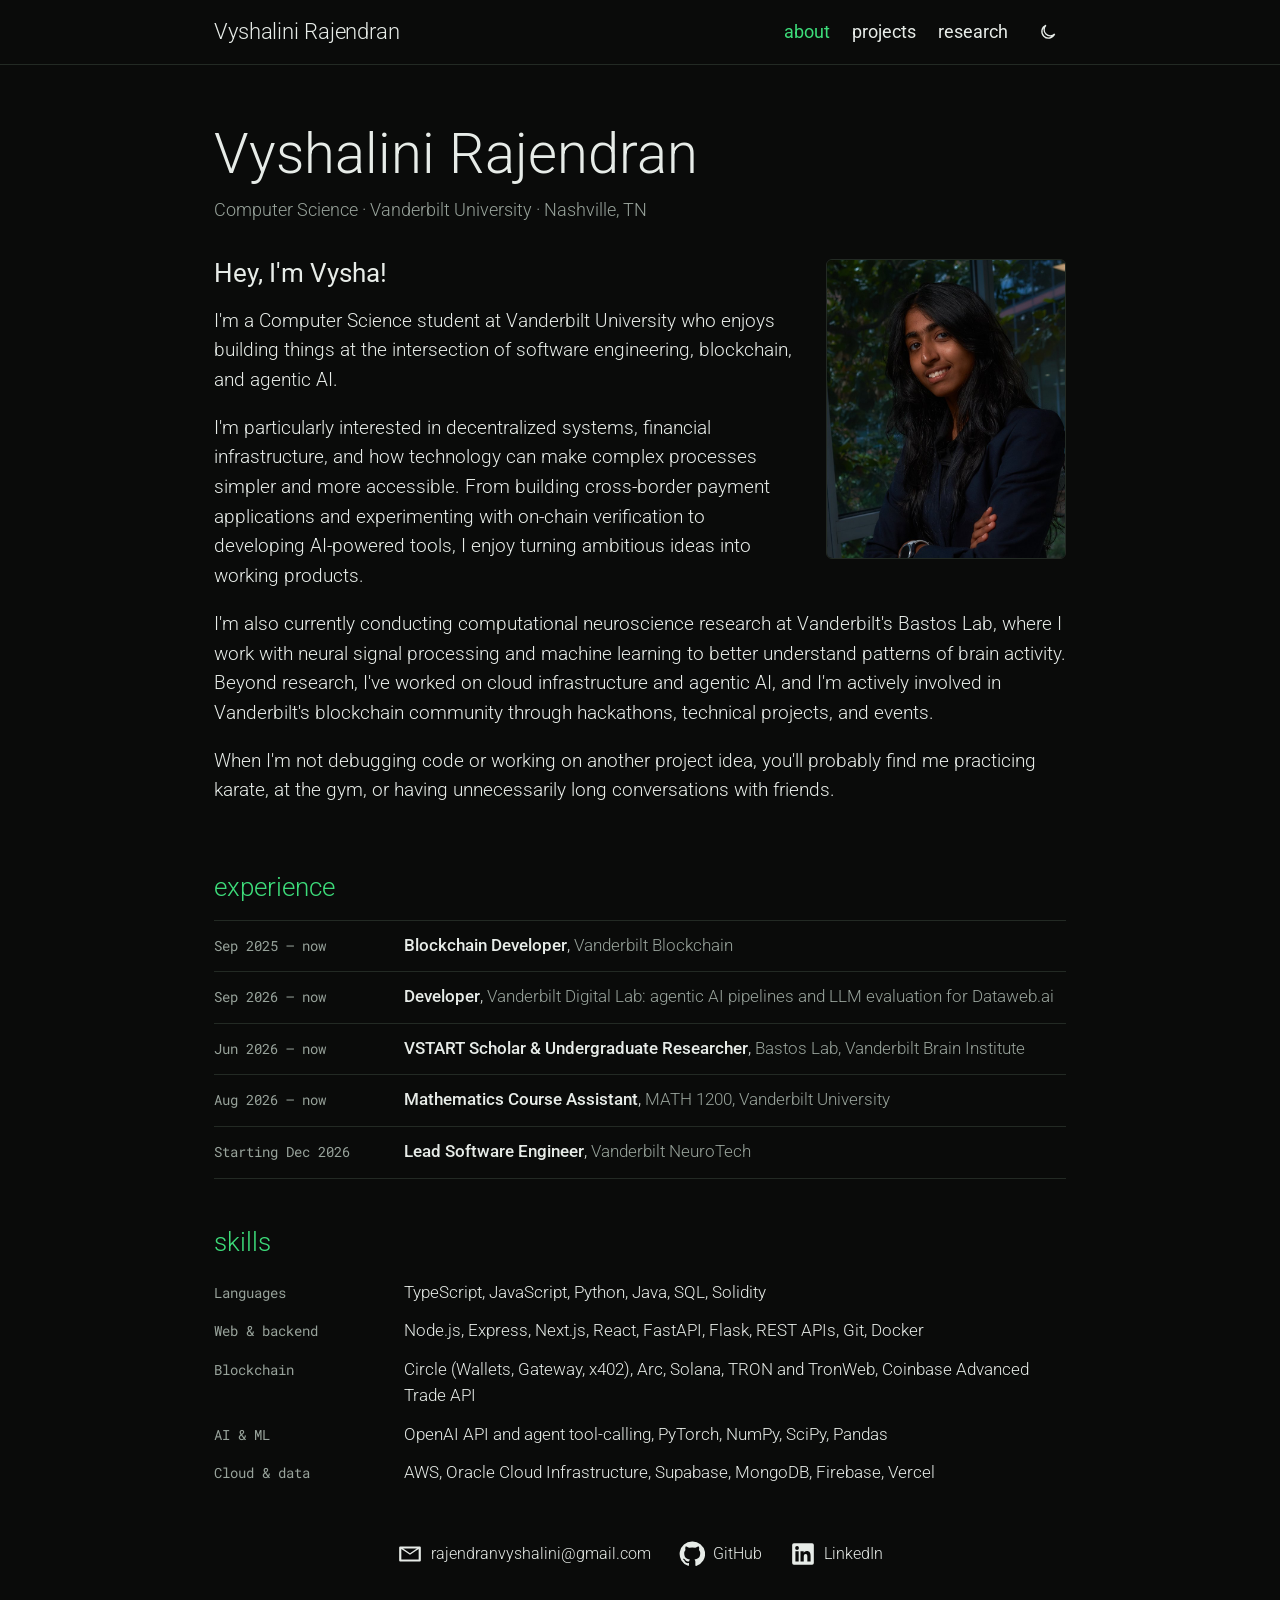
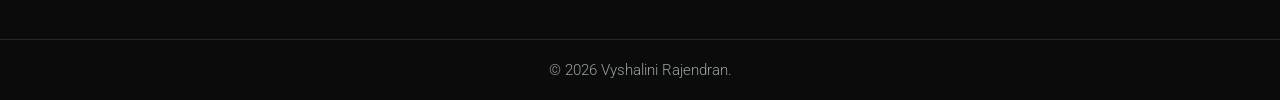
==== commit 9a9fbbaf: "Shorten Digital Lab experience to one line Co-Authored-By: Claude Opus 5.5 <noreply@anthropic.com>" ====
--- a/index.html
+++ b/index.html
@@ -59,12 +59,7 @@
     <h2 class="section-title">experience</h2>
     <ul class="table">
       <li><span class="date">Sep 2025 – now</span><span><span class="role">Blockchain Developer</span>, <span class="org">Vanderbilt Blockchain</span></span></li>
-      <li><span class="date">Sep 2026 – now</span><span><span class="role">Developer</span>, <span class="org">Vanderbilt Digital Lab, Jean and Alexander Heard Libraries</span>
-        <ul class="sub">
-          <li>Developing agentic AI pipelines for Dataweb.ai using prompt engineering, multi-model orchestration, and web-enabled LLM APIs (Gemini, Perplexity, Parallel AI) to automate industry classification and metadata enrichment across a dataset of up to 750 startups.</li>
-          <li>Engineering human-in-the-loop (HITL) validation workflows to benchmark LLM-generated industry keywords against human-verified SEC Form D data, incorporating Jaccard similarity, inter-rater reliability metrics, and systematic evaluation of classification accuracy.</li>
-          <li>Designing automated data-processing and model-evaluation pipelines to identify cross-model disagreements, compare keyword relevance across emerging business sectors, and improve the consistency, reliability, and interpretability of AI-generated classifications.</li>
-        </ul></span></li>
+      <li><span class="date">Sep 2026 – now</span><span><span class="role">Developer</span>, <span class="org">Vanderbilt Digital Lab: agentic AI pipelines and LLM evaluation for Dataweb.ai</span></span></li>
       <li><span class="date">Jun 2026 – now</span><span><span class="role">VSTART Scholar &amp; Undergraduate Researcher</span>, <span class="org">Bastos Lab, Vanderbilt Brain Institute</span></span></li>
       <li><span class="date">Aug 2026 – now</span><span><span class="role">Mathematics Course Assistant</span>, <span class="org">MATH 1200, Vanderbilt University</span></span></li>
       <li><span class="date">Starting Dec 2026</span><span><span class="role">Lead Software Engineer</span>, <span class="org">Vanderbilt NeuroTech</span></span></li>
--- a/styles.css
+++ b/styles.css
@@ -264,3 +264,5 @@
 /* experience details */
 .table .sub { margin: 8px 0 0; padding-left: 18px; list-style: disc; }
 .table .sub li { display: list-item; border: 0; padding: 3px 0; font-size: 15px; color: var(--muted); }
+.wordmark { text-align: center; }
+.wordmark br + * , .wordmark:has(br) { line-height: 1.25; }
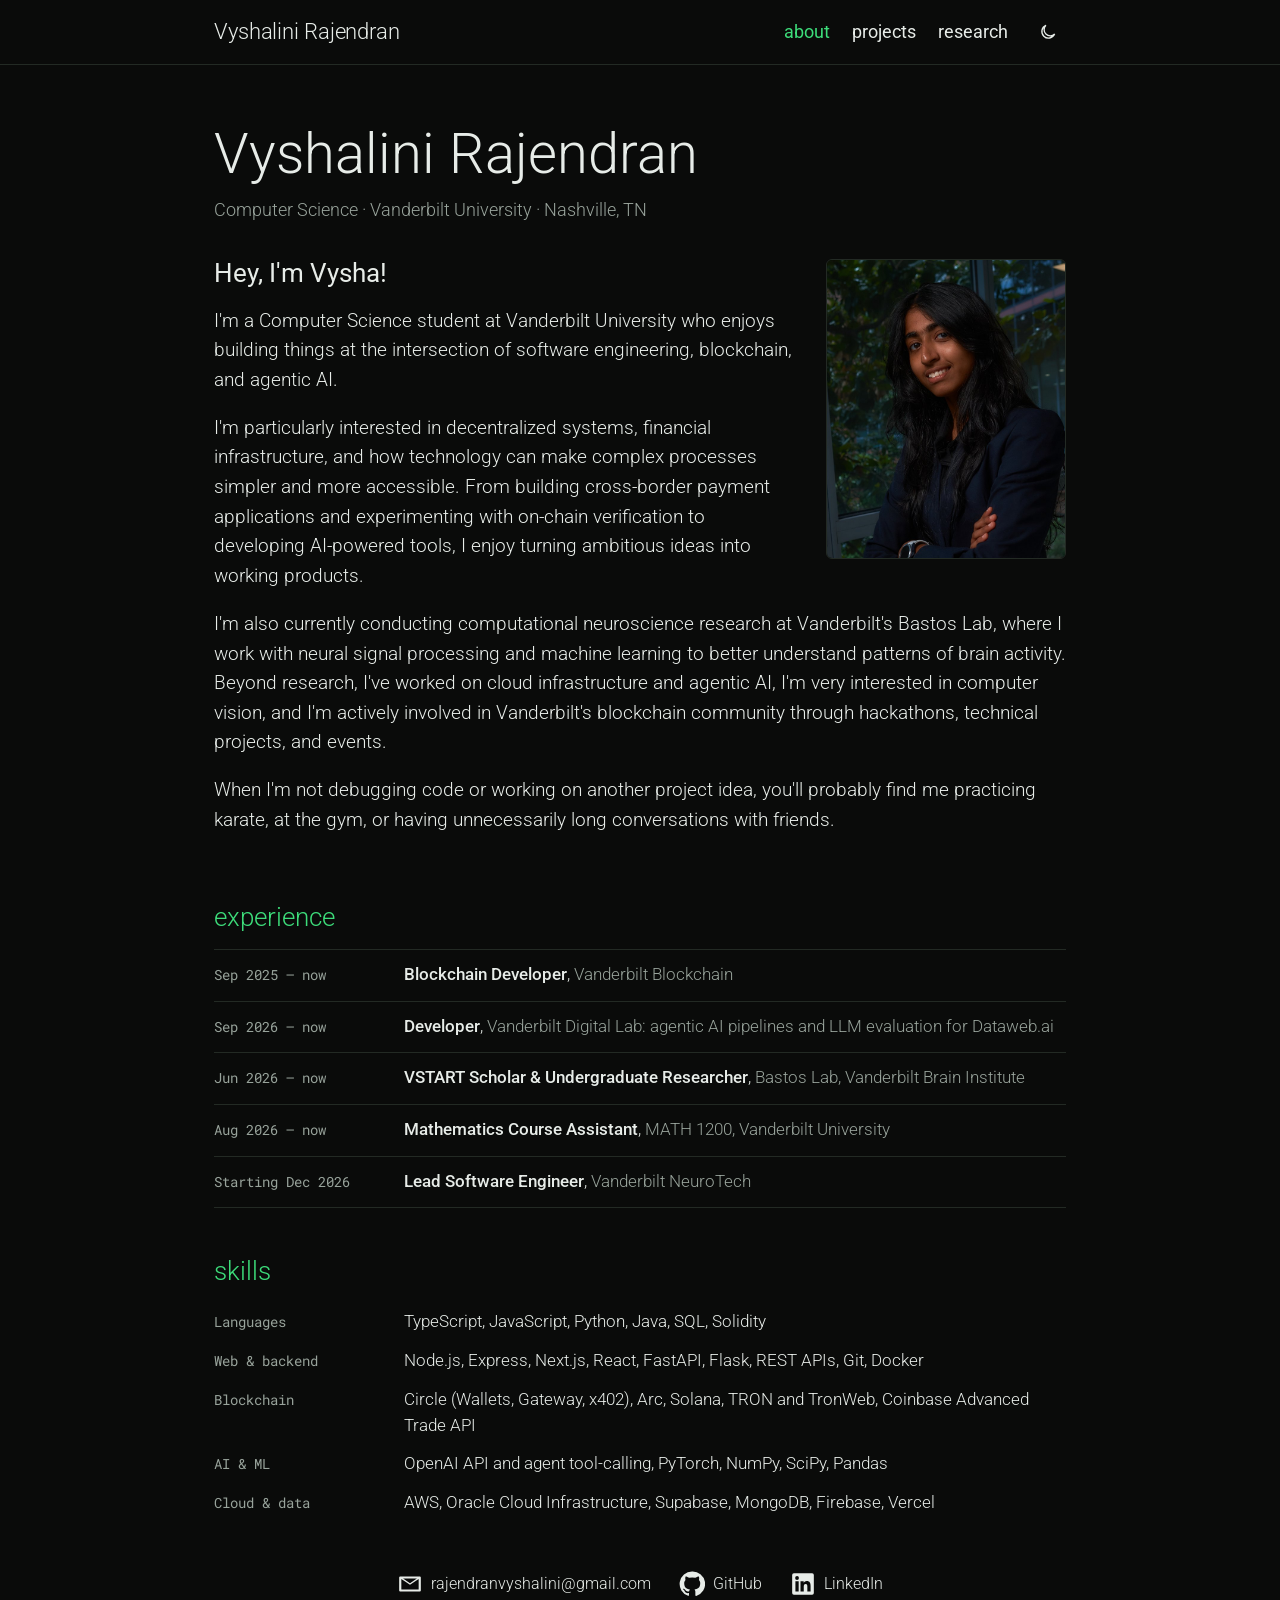
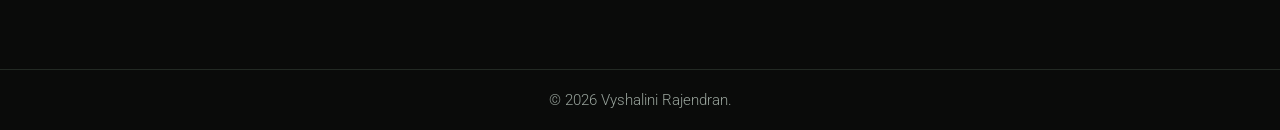
==== commit ac209cfb: "Mention computer vision interest in bio Co-Authored-By: Claude Opus 5.5 <noreply@anthropic.com>" ====
--- a/index.html
+++ b/index.html
@@ -51,7 +51,7 @@
       <p class="hello">Hey, I'm Vysha!</p>
       <p>I'm a Computer Science student at Vanderbilt University who enjoys building things at the intersection of software engineering, blockchain, and agentic AI.</p>
       <p>I'm particularly interested in decentralized systems, financial infrastructure, and how technology can make complex processes simpler and more accessible. From building cross-border payment applications and experimenting with on-chain verification to developing AI-powered tools, I enjoy turning ambitious ideas into working products.</p>
-      <p>I'm also currently conducting computational neuroscience research at Vanderbilt's Bastos Lab, where I work with neural signal processing and machine learning to better understand patterns of brain activity. Beyond research, I've worked on cloud infrastructure and agentic AI, and I'm actively involved in Vanderbilt's blockchain community through hackathons, technical projects, and events.</p>
+      <p>I'm also currently conducting computational neuroscience research at Vanderbilt's Bastos Lab, where I work with neural signal processing and machine learning to better understand patterns of brain activity. Beyond research, I've worked on cloud infrastructure and agentic AI, I'm very interested in computer vision, and I'm actively involved in Vanderbilt's blockchain community through hackathons, technical projects, and events.</p>
       <p>When I'm not debugging code or working on another project idea, you'll probably find me practicing karate, at the gym, or having unnecessarily long conversations with friends.</p>
     </div>
     <div class="clear"></div>
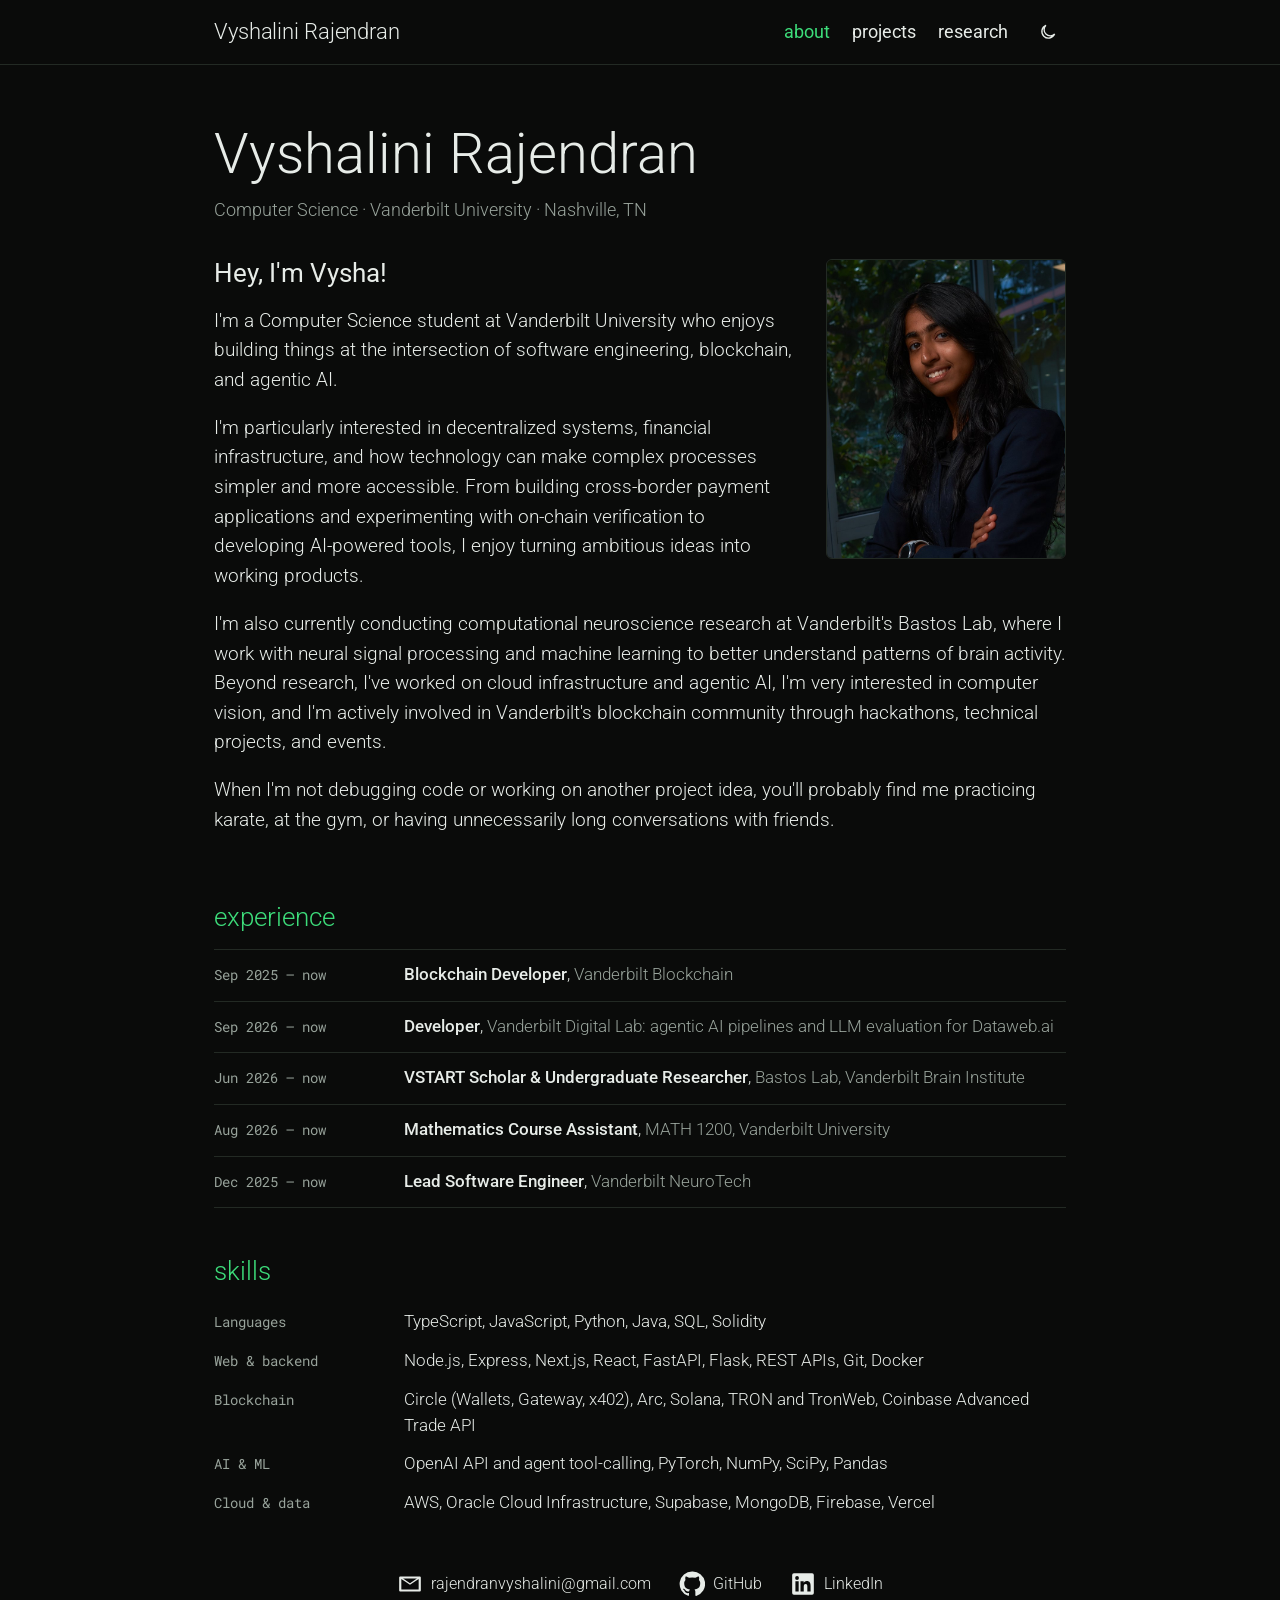
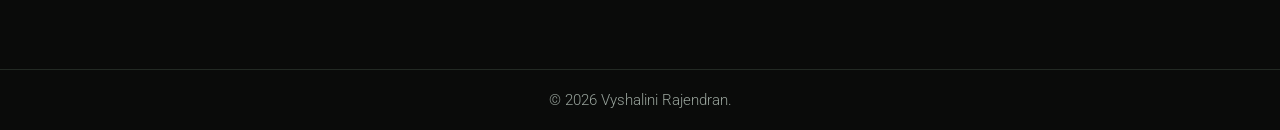
==== commit 52952a36: "NeuroTech role dates: Dec 2025 to present Co-Authored-By: Claude Opus 5.5 <noreply@anthropic.com>" ====
--- a/index.html
+++ b/index.html
@@ -62,7 +62,7 @@
       <li><span class="date">Sep 2026 – now</span><span><span class="role">Developer</span>, <span class="org">Vanderbilt Digital Lab: agentic AI pipelines and LLM evaluation for Dataweb.ai</span></span></li>
       <li><span class="date">Jun 2026 – now</span><span><span class="role">VSTART Scholar &amp; Undergraduate Researcher</span>, <span class="org">Bastos Lab, Vanderbilt Brain Institute</span></span></li>
       <li><span class="date">Aug 2026 – now</span><span><span class="role">Mathematics Course Assistant</span>, <span class="org">MATH 1200, Vanderbilt University</span></span></li>
-      <li><span class="date">Starting Dec 2026</span><span><span class="role">Lead Software Engineer</span>, <span class="org">Vanderbilt NeuroTech</span></span></li>
+      <li><span class="date">Dec 2025 – now</span><span><span class="role">Lead Software Engineer</span>, <span class="org">Vanderbilt NeuroTech</span></span></li>
     </ul>
 
     <h2 class="section-title">skills</h2>
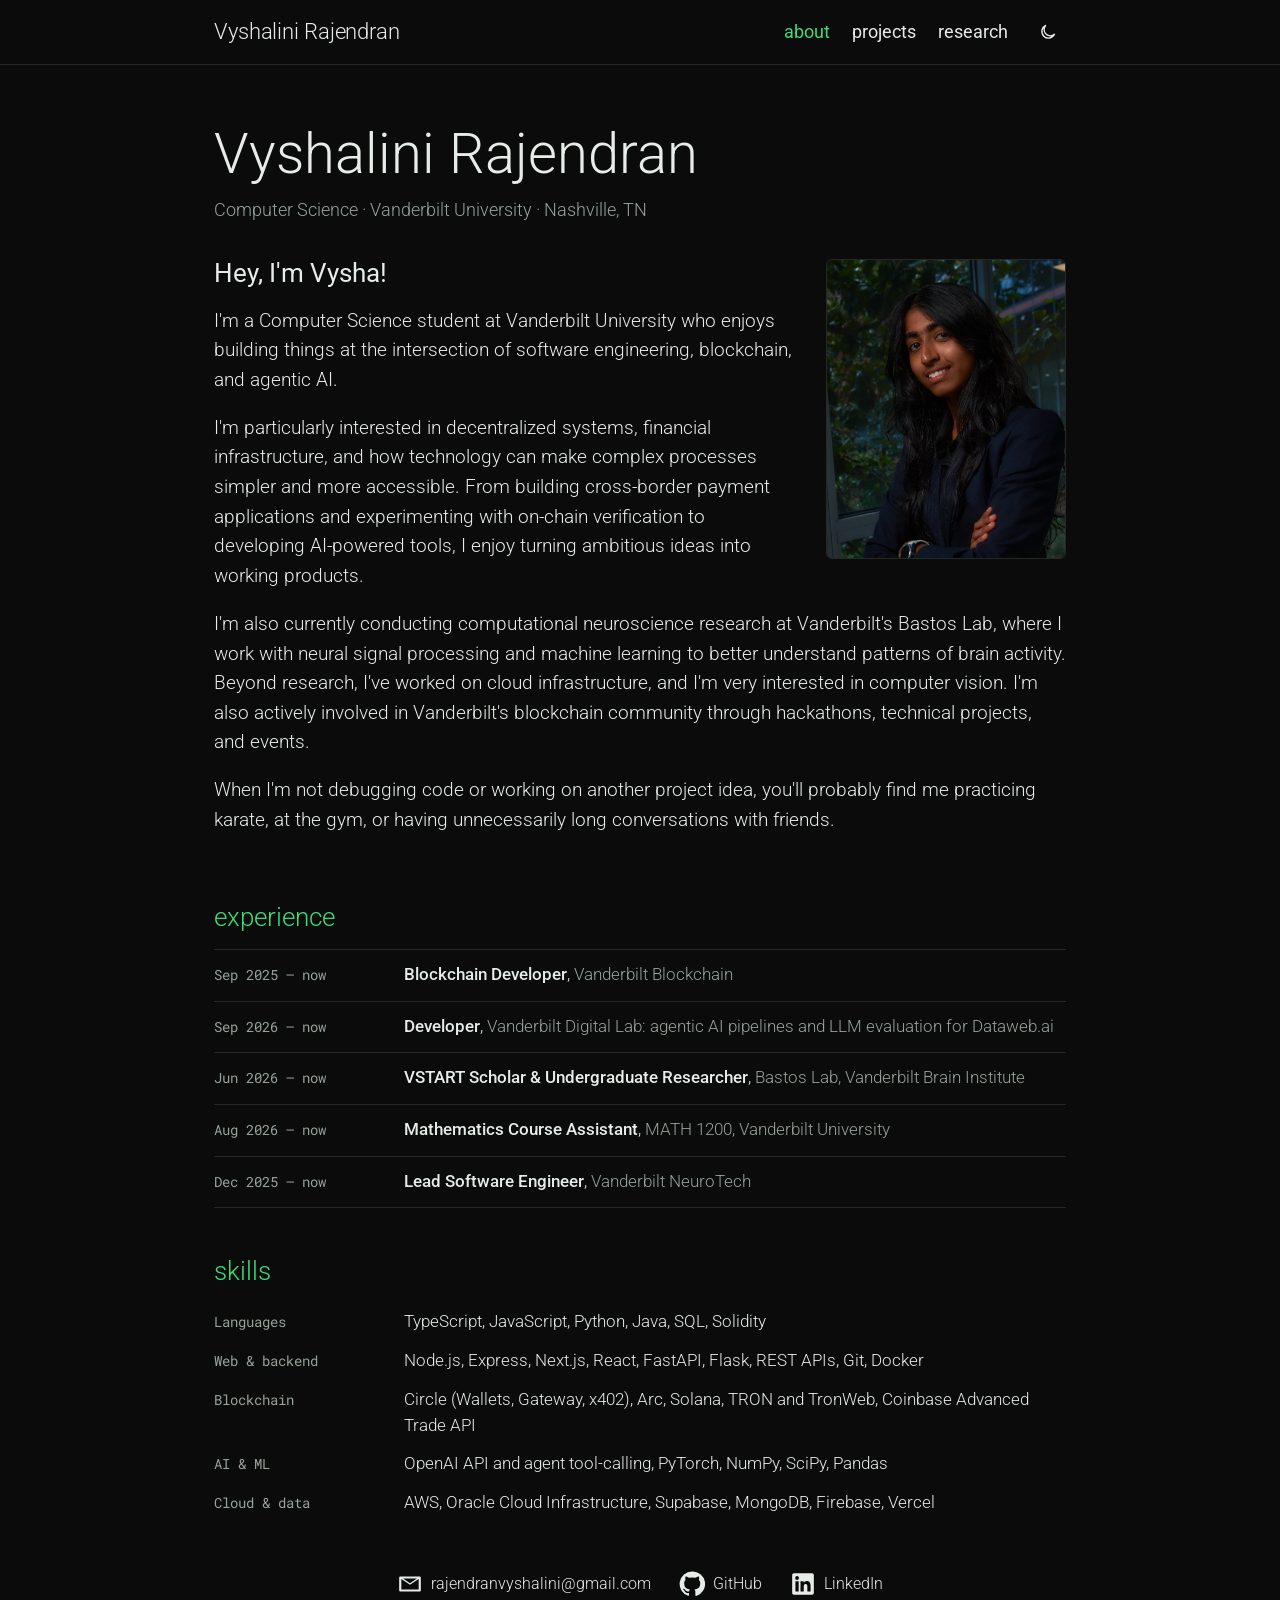
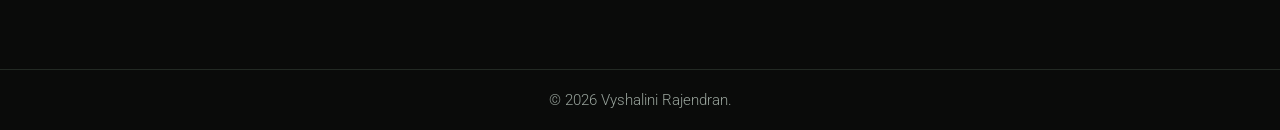
==== commit c97a29b1: "Fix bio sentence about cloud and computer vision Co-Authored-By: Claude Opus 5.5 <noreply@anthropic." ====
--- a/index.html
+++ b/index.html
@@ -51,7 +51,7 @@
       <p class="hello">Hey, I'm Vysha!</p>
       <p>I'm a Computer Science student at Vanderbilt University who enjoys building things at the intersection of software engineering, blockchain, and agentic AI.</p>
       <p>I'm particularly interested in decentralized systems, financial infrastructure, and how technology can make complex processes simpler and more accessible. From building cross-border payment applications and experimenting with on-chain verification to developing AI-powered tools, I enjoy turning ambitious ideas into working products.</p>
-      <p>I'm also currently conducting computational neuroscience research at Vanderbilt's Bastos Lab, where I work with neural signal processing and machine learning to better understand patterns of brain activity. Beyond research, I've worked on cloud infrastructure and agentic AI, I'm very interested in computer vision, and I'm actively involved in Vanderbilt's blockchain community through hackathons, technical projects, and events.</p>
+      <p>I'm also currently conducting computational neuroscience research at Vanderbilt's Bastos Lab, where I work with neural signal processing and machine learning to better understand patterns of brain activity. Beyond research, I've worked on cloud infrastructure, and I'm very interested in computer vision. I'm also actively involved in Vanderbilt's blockchain community through hackathons, technical projects, and events.</p>
       <p>When I'm not debugging code or working on another project idea, you'll probably find me practicing karate, at the gym, or having unnecessarily long conversations with friends.</p>
     </div>
     <div class="clear"></div>
